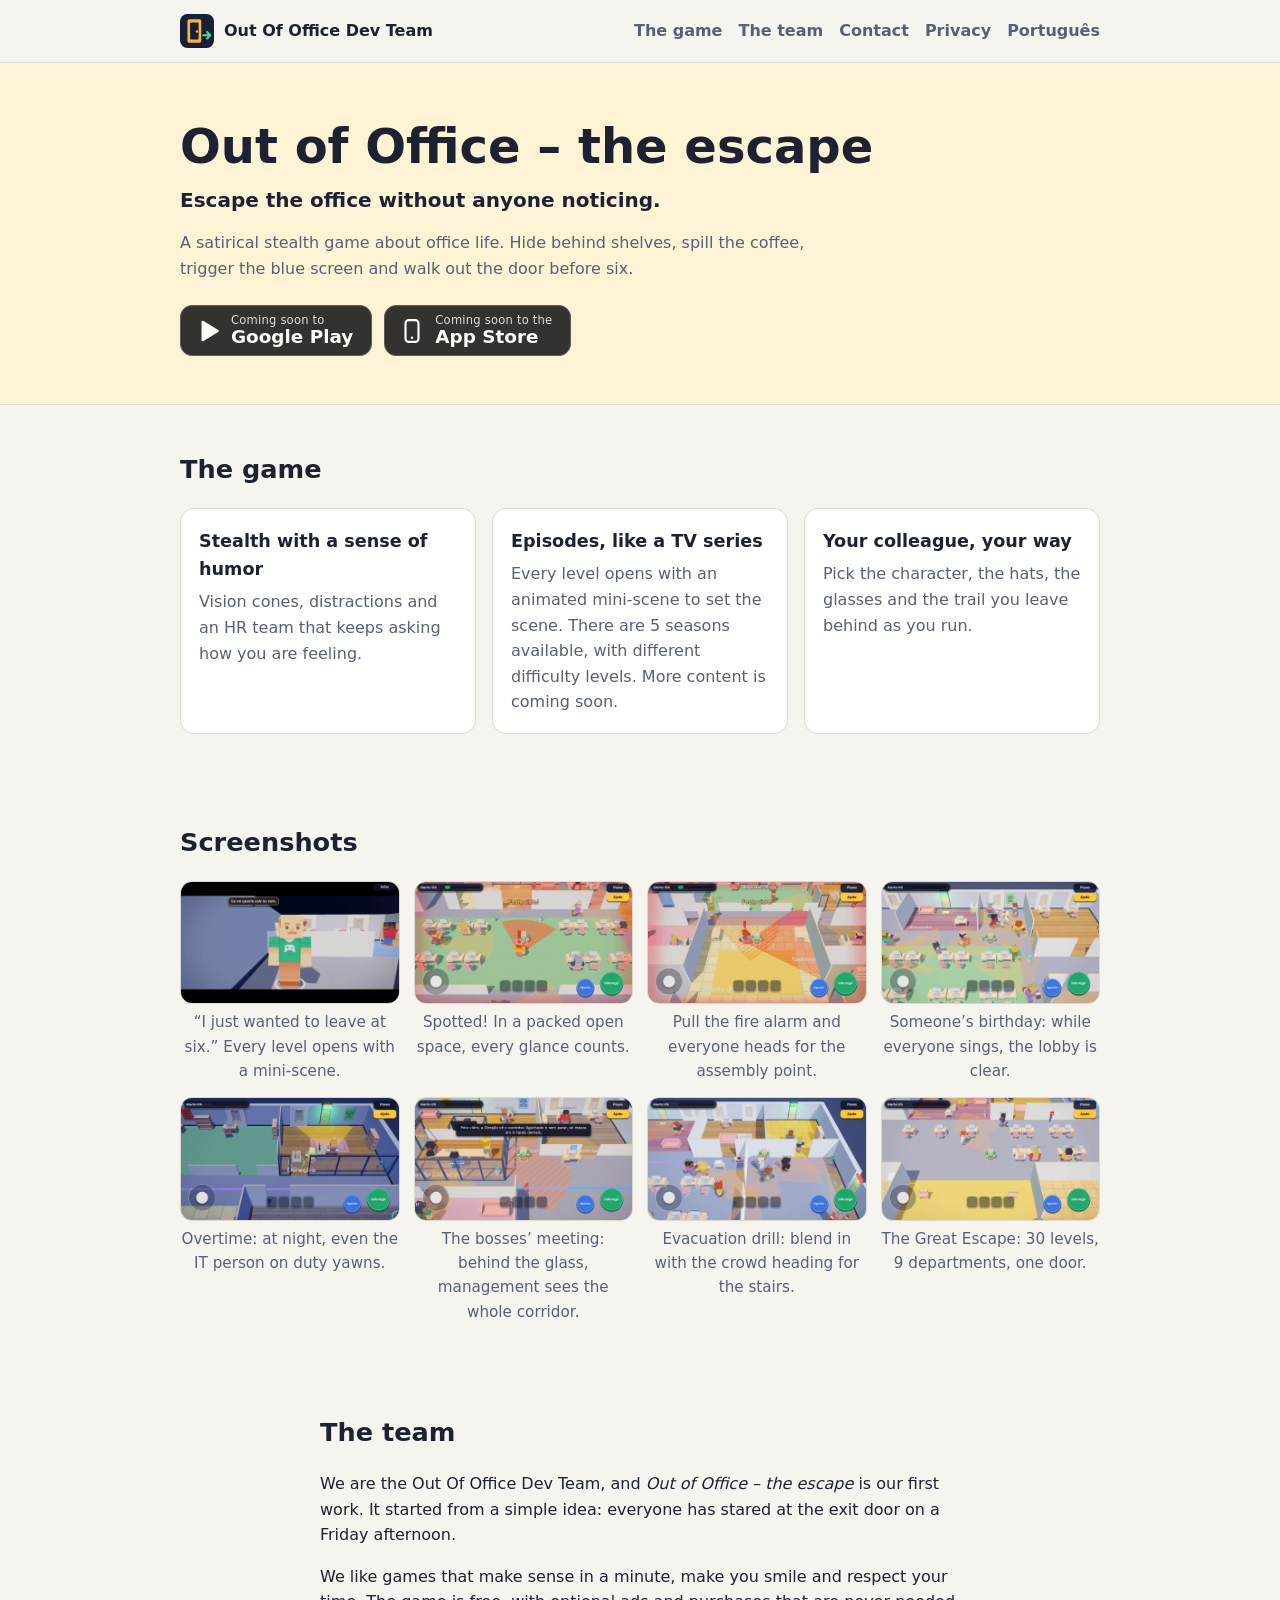
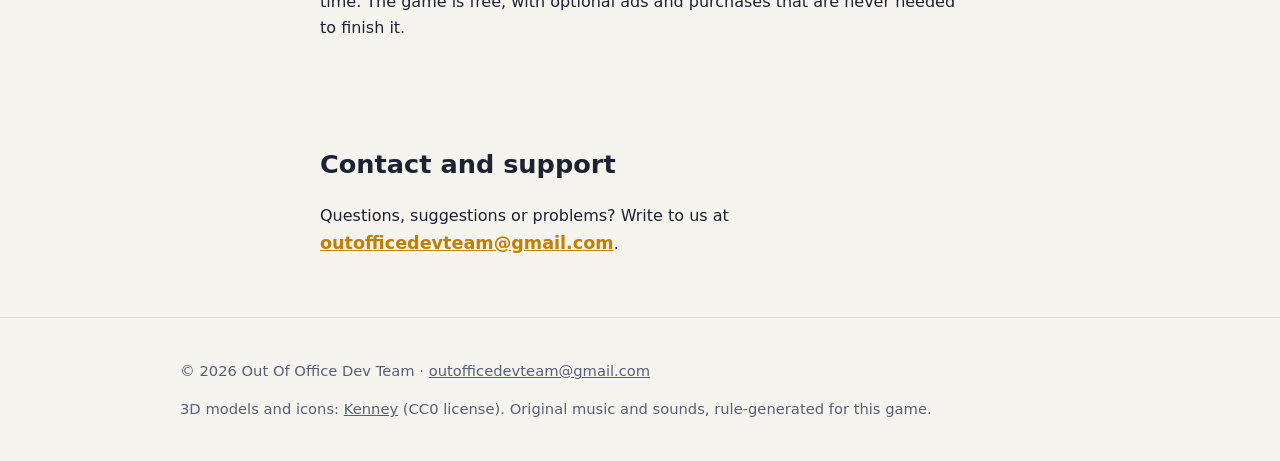
==== en/index.html @ f63e62fd "Texto do quadro «Episódios como numa série» (PT e EN) Co-Authored-By: Claude Opus 5.5 <noreply@anthr" ====
<!DOCTYPE html>
<html lang="en">
<head>
<meta charset="utf-8" />
<meta name="viewport" content="width=device-width, initial-scale=1" />
<title>Out of Office – the escape · Out Of Office Dev Team</title>
<meta name="description" content="A satirical stealth game about office life. The first work of the Out Of Office Dev Team." />
<meta name="theme-color" content="#182038" />
<meta property="og:title" content="Out of Office – the escape · Out Of Office Dev Team" />
<meta property="og:description" content="A satirical stealth game about office life. The first work of the Out Of Office Dev Team." />
<meta property="og:type" content="website" />
<link rel="icon" href="../assets/favicon.svg" type="image/svg+xml" />
<link rel="stylesheet" href="../assets/style.css?v=3" />
</head>
<body>
<header class="site"><div class="wrap">
<a class="brand" href="index.html"><img src="../assets/logo.svg" alt="" width="34" height="34" /><span>Out Of Office Dev Team</span></a>
<nav aria-label="Main navigation"><a href="index.html#game">The game</a><a href="index.html#team">The team</a><a href="index.html#contact">Contact</a><a href="privacy.html">Privacy</a><a href="../index.html" hreflang="pt-PT" lang="pt-PT">Português</a></nav>
</div></header>
<main>
<div class="hero"><div class="wrap">
<h1>Out of Office &#8211; the escape</h1>
<p class="tag">Escape the office without anyone noticing.</p>
<p class="lead">A satirical stealth game about office life. Hide behind shelves, spill the coffee, trigger the blue screen and walk out the door before six.</p>
<div class="badges"><span class="store-badge"><svg class="store-icon" viewBox="0 0 24 24" aria-hidden="true"><path d="M6 3.5v17a1 1 0 0 0 1.5.86l14-8.5a1 1 0 0 0 0-1.72l-14-8.5A1 1 0 0 0 6 3.5z" fill="currentColor"/></svg><span><small>Coming soon to</small><strong>Google Play</strong></span></span><span class="store-badge"><svg class="store-icon" viewBox="0 0 24 24" aria-hidden="true"><rect x="6" y="2" width="12" height="20" rx="3" fill="none" stroke="currentColor" stroke-width="2"/><circle cx="12" cy="18.2" r="1.2" fill="currentColor"/></svg><span><small>Coming soon to the</small><strong>App Store</strong></span></span></div>
</div></div>
<section id="game"><div class="wrap">
<h2>The game</h2>
<div class="grid">
<div class="card"><h3>Stealth with a sense of humor</h3><p>Vision cones, distractions and an HR team that keeps asking how you are feeling.</p></div>
<div class="card"><h3>Episodes, like a TV series</h3><p>Every level opens with an animated mini-scene to set the scene. There are 5 seasons available, with different difficulty levels. More content is coming soon.</p></div>
<div class="card"><h3>Your colleague, your way</h3><p>Pick the character, the hats, the glasses and the trail you leave behind as you run.</p></div>
</div></div></section>
<section id="screens" data-gallery data-base="../assets/screenshots/" data-lang="en" hidden><div class="wrap">
<h2>Screenshots</h2>
<div class="shots gallery"></div>
</div></section>
<section id="team"><div class="wrap about">
<h2>The team</h2>
<p>We are the Out Of Office Dev Team, and <em>Out of Office &#8211; the escape</em> is our first work. It started from a simple idea: everyone has stared at the exit door on a Friday afternoon.</p>
<p>We like games that make sense in a minute, make you smile and respect your time. The game is free, with optional ads and purchases that are never needed to finish it.</p>
</div></section>
<section id="contact"><div class="wrap about">
<h2>Contact and support</h2>
<p>Questions, suggestions or problems? Write to us at <a class="mail" href="mailto:outofficedevteam@gmail.com">outofficedevteam@gmail.com</a>.</p>
</div></section>
</main>
<footer class="site"><div class="wrap">
<p>&#169; 2026 Out Of Office Dev Team &#183; <a href="mailto:outofficedevteam@gmail.com">outofficedevteam@gmail.com</a></p>
<p>3D models and icons: <a href="https://kenney.nl" rel="noopener">Kenney</a> (CC0 license). Original music and sounds, rule-generated for this game.</p>
</div></footer>
<script src="../assets/gallery.js?v=2" defer></script>
</body>
</html>
---- assets/style.css ----
:root{--bg:#f6f4ee;--fg:#1d2233;--muted:#586079;--card:#ffffff;--line:#dcd8cc;--accent:#c47f00;--accent-fg:#ffffff;--ok:#1f7a4d;--hero:#fff3d6}
@media (prefers-color-scheme:dark){:root{--bg:#0f1424;--fg:#e9ecf6;--muted:#a3abc4;--card:#182038;--line:#2a3354;--accent:#f2b83a;--accent-fg:#1b1500;--ok:#5ad19a;--hero:#1a2342}}
*{box-sizing:border-box}
html{scroll-behavior:smooth}
body{margin:0;font-family:system-ui,-apple-system,"Segoe UI",Roboto,Helvetica,Arial,sans-serif;background:var(--bg);color:var(--fg);line-height:1.6}
a{color:var(--accent)}
a:focus-visible,button:focus-visible{outline:3px solid var(--accent);outline-offset:2px}
.wrap{max-width:960px;margin:0 auto;padding:0 20px}
header.site{border-bottom:1px solid var(--line)}
header.site .wrap{display:flex;align-items:center;justify-content:space-between;gap:16px;flex-wrap:wrap;padding-top:14px;padding-bottom:14px}
.brand{display:flex;align-items:center;gap:10px;font-weight:700;text-decoration:none;color:var(--fg)}
.brand img{width:34px;height:34px}
nav a{margin-left:16px;text-decoration:none;color:var(--muted);font-weight:600}
nav a:hover{color:var(--accent)}
.hero{background:var(--hero);padding:56px 0 48px;border-bottom:1px solid var(--line)}
.hero h1{font-size:clamp(1.9rem,5vw,3rem);line-height:1.15;margin:0 0 10px}
.tag{font-size:1.25rem;font-weight:600;margin:0 0 14px}
.lead{max-width:640px;color:var(--muted);margin:0 0 24px}
.badges{display:flex;gap:12px;flex-wrap:wrap}
.badge{display:inline-block;padding:10px 18px;border:2px dashed var(--line);border-radius:12px;color:var(--muted);font-weight:600}
section{padding:44px 0}
section h2{margin:0 0 18px;font-size:1.6rem}
.grid{display:grid;gap:16px;grid-template-columns:repeat(auto-fit,minmax(240px,1fr))}
.card{background:var(--card);border:1px solid var(--line);border-radius:14px;padding:18px}
.card h3{margin:0 0 6px;font-size:1.1rem}
.card p{margin:0;color:var(--muted)}
.shots{display:grid;gap:14px;grid-template-columns:repeat(auto-fit,minmax(200px,1fr))}
.shot{aspect-ratio:16/9;border:2px dashed var(--line);border-radius:12px;display:flex;align-items:center;justify-content:center;color:var(--muted);text-align:center;padding:10px;background:var(--card)}
.shot img{width:100%;height:100%;object-fit:cover;border-radius:10px}
.about{max-width:680px}
.mail{font-weight:700;font-size:1.1rem}
footer.site{border-top:1px solid var(--line);padding:26px 0;color:var(--muted);font-size:.92rem}
footer.site a{color:var(--muted)}
.legal h1{margin-top:36px}
.legal h2{margin-top:30px;font-size:1.3rem}
.legal .notice{background:var(--hero);border:1px solid var(--line);border-radius:12px;padding:12px 16px;margin:18px 0}
.legal table{border-collapse:collapse;width:100%;margin:12px 0}
.legal th,.legal td{border:1px solid var(--line);padding:8px 10px;text-align:left;vertical-align:top}
.todo{background:#ffe9a8;color:#3a2a00;border-radius:4px;padding:0 4px}
@media (prefers-color-scheme:dark){.todo{background:#5a4300;color:#ffe9a8}}
@media (prefers-reduced-motion:reduce){html{scroll-behavior:auto}}
[hidden]{display:none!important}
.gallery .shot-item{margin:0;min-width:0}
.gallery .shot-item a{display:block;aspect-ratio:16/9;border-radius:12px;overflow:hidden;background:var(--card);border:1px solid var(--line)}
.gallery .shot-item img{display:block;width:100%;max-width:100%;height:100%;object-fit:cover}
.gallery figcaption{margin-top:6px;font-size:.95rem;color:var(--muted);text-align:center}
@media (max-width:520px){.shots.gallery{grid-template-columns:1fr}}
.store-badge{display:inline-flex;align-items:center;gap:10px;padding:8px 18px 8px 14px;border-radius:12px;background:#111;color:#fff;border:1px solid #444;opacity:.85;cursor:default;line-height:1.1}
.store-badge .store-icon{width:26px;height:26px;flex:none}
.store-badge small{display:block;font-size:.72rem;font-weight:500;letter-spacing:.02em;opacity:.85}
.store-badge strong{display:block;font-size:1.15rem;font-weight:700}
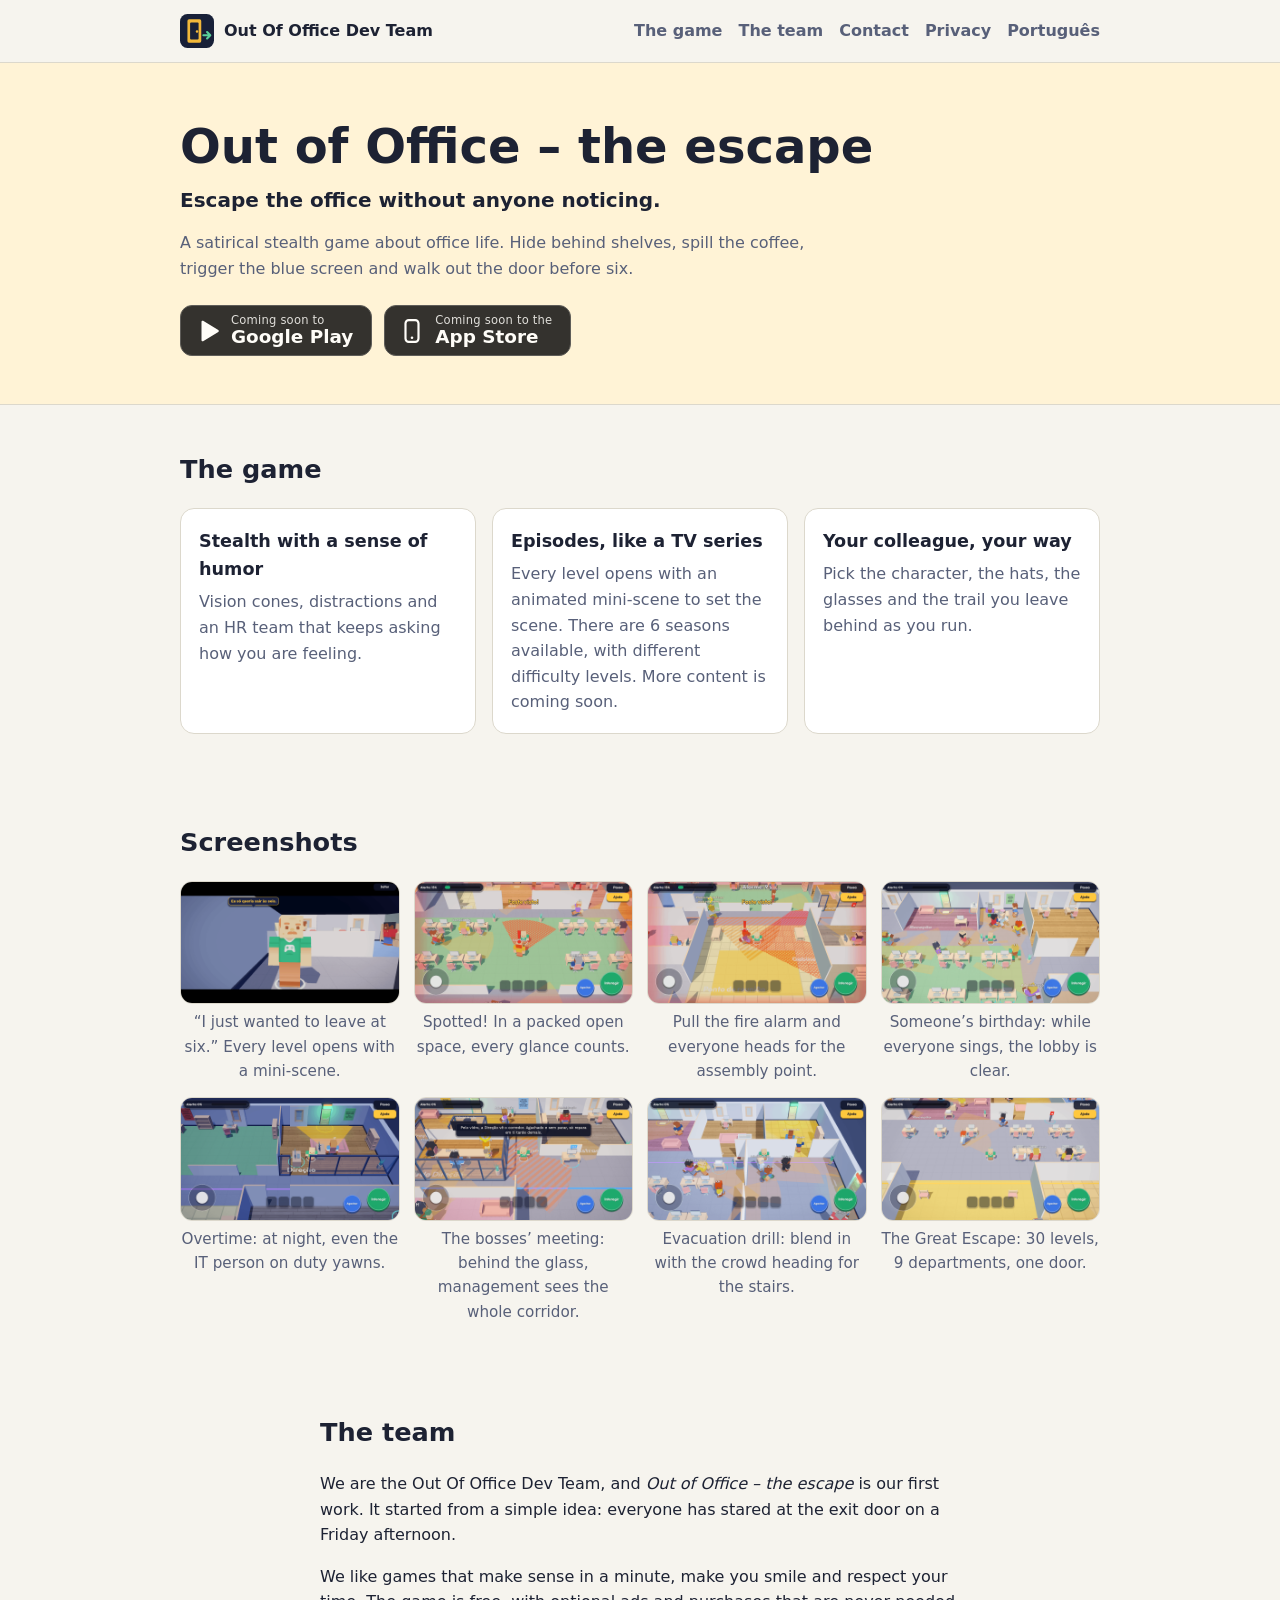
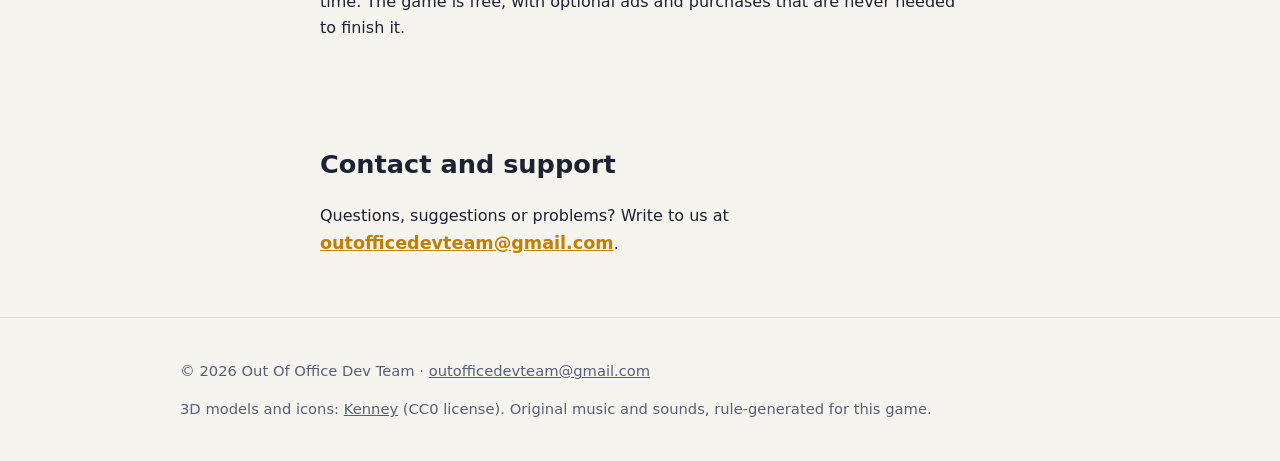
==== commit d485be5b: "Quadro dos episódios: 6 temporadas Co-Authored-By: Claude Opus 5.5 <noreply@anthropic.com> Claude-Se" ====
--- a/en/index.html
+++ b/en/index.html
@@ -28,7 +28,7 @@
 <h2>The game</h2>
 <div class="grid">
 <div class="card"><h3>Stealth with a sense of humor</h3><p>Vision cones, distractions and an HR team that keeps asking how you are feeling.</p></div>
-<div class="card"><h3>Episodes, like a TV series</h3><p>Every level opens with an animated mini-scene to set the scene. There are 5 seasons available, with different difficulty levels. More content is coming soon.</p></div>
+<div class="card"><h3>Episodes, like a TV series</h3><p>Every level opens with an animated mini-scene to set the scene. There are 6 seasons available, with different difficulty levels. More content is coming soon.</p></div>
 <div class="card"><h3>Your colleague, your way</h3><p>Pick the character, the hats, the glasses and the trail you leave behind as you run.</p></div>
 </div></div></section>
 <section id="screens" data-gallery data-base="../assets/screenshots/" data-lang="en" hidden><div class="wrap">
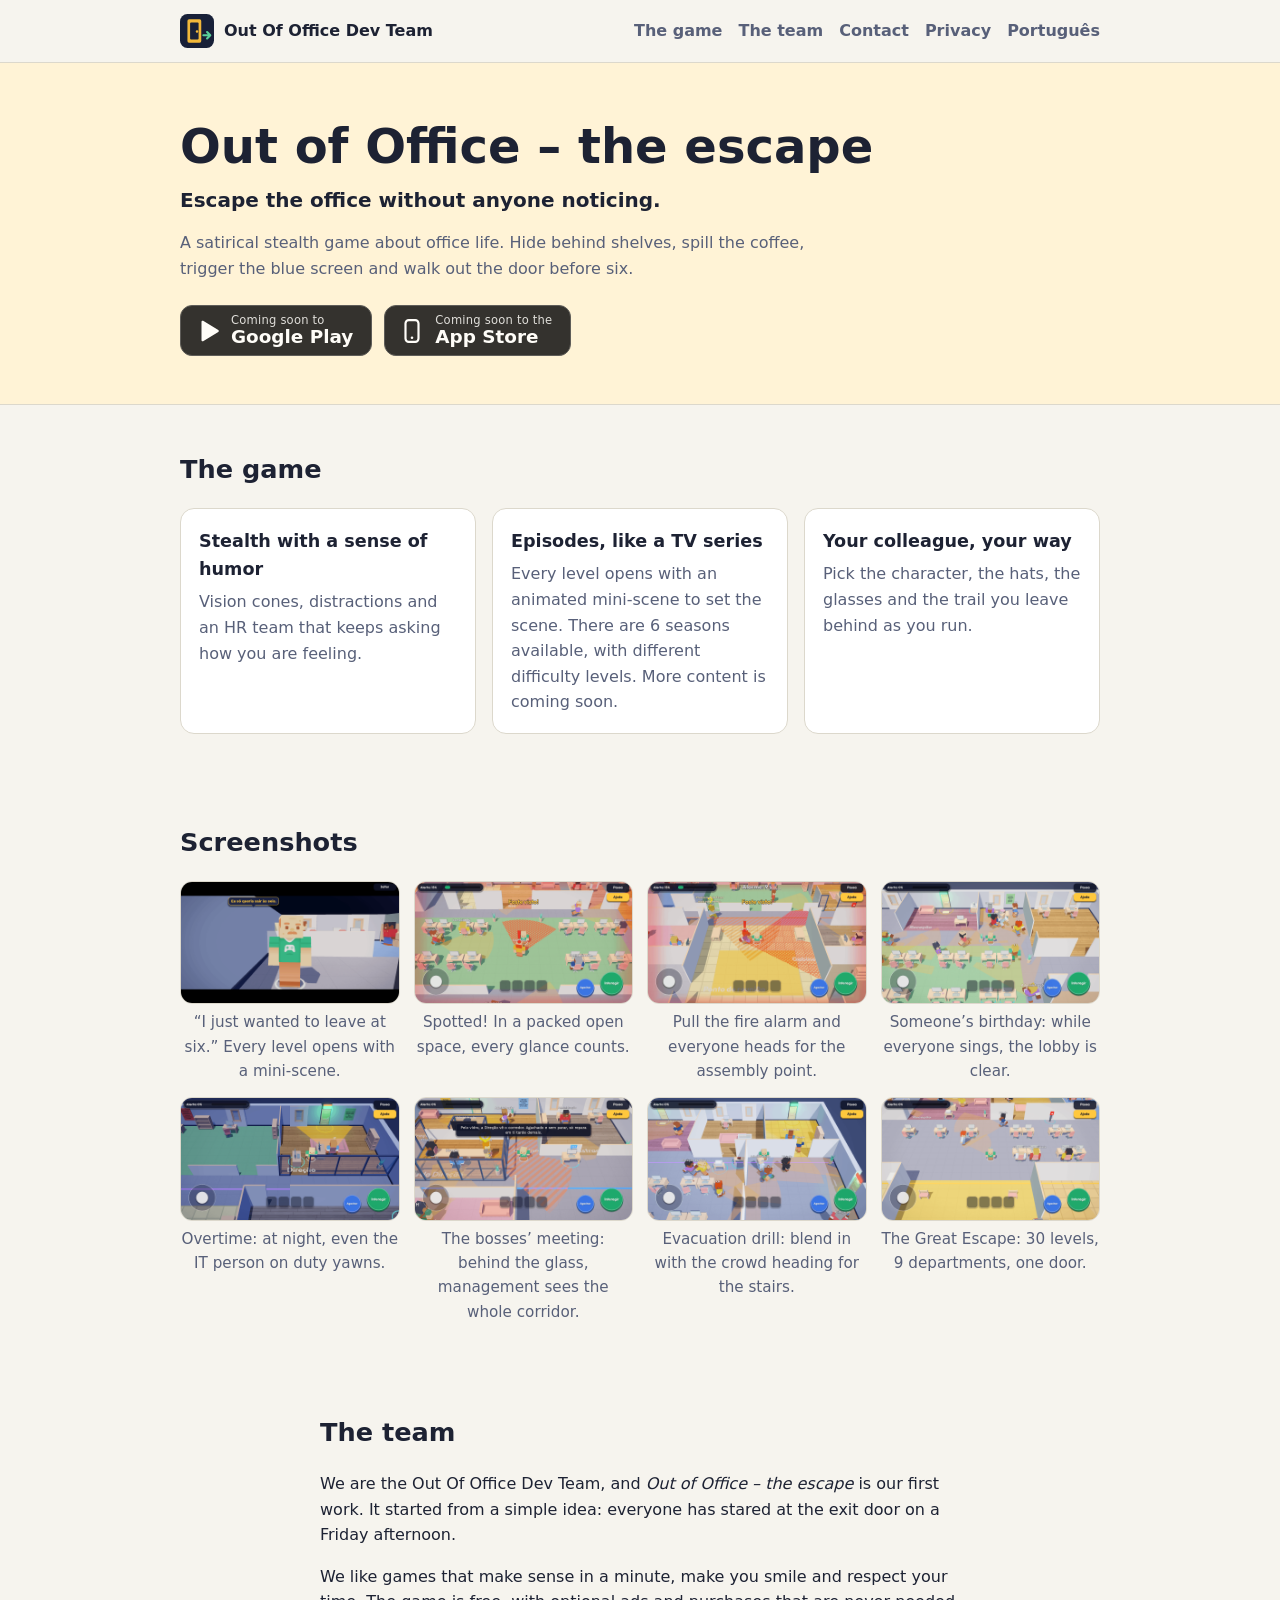
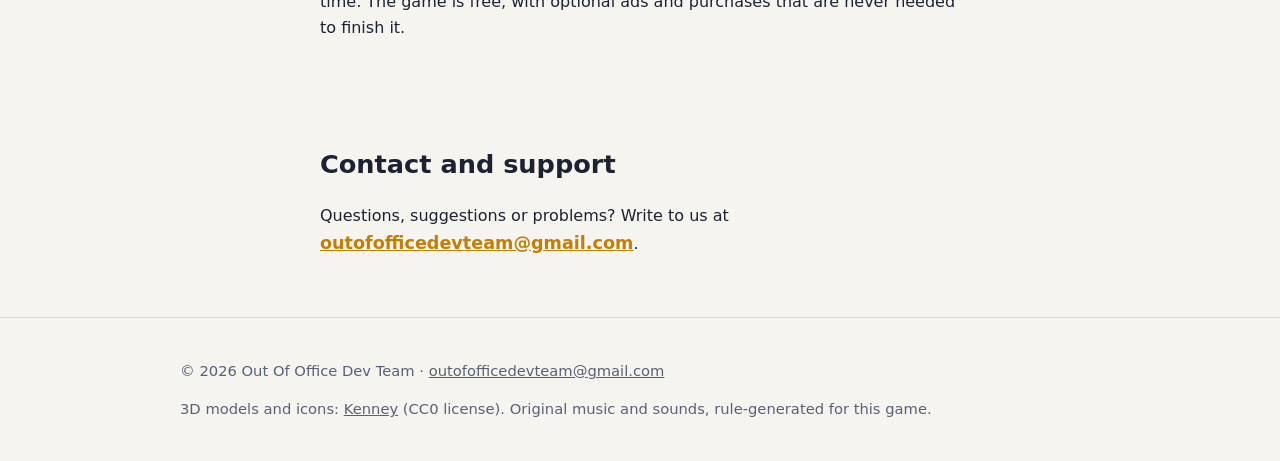
==== commit f978979b: "Política: responsável, contacto com «of», data e App Store; e-mail corrigido em todo o site Co-Autho" ====
--- a/en/index.html
+++ b/en/index.html
@@ -42,13 +42,13 @@
 </div></section>
 <section id="contact"><div class="wrap about">
 <h2>Contact and support</h2>
-<p>Questions, suggestions or problems? Write to us at <a class="mail" href="mailto:outofficedevteam@gmail.com">outofficedevteam@gmail.com</a>.</p>
+<p>Questions, suggestions or problems? Write to us at <a class="mail" href="mailto:outofofficedevteam@gmail.com">outofofficedevteam@gmail.com</a>.</p>
 </div></section>
 </main>
 <footer class="site"><div class="wrap">
-<p>&#169; 2026 Out Of Office Dev Team &#183; <a href="mailto:outofficedevteam@gmail.com">outofficedevteam@gmail.com</a></p>
+<p>&#169; 2026 Out Of Office Dev Team &#183; <a href="mailto:outofofficedevteam@gmail.com">outofofficedevteam@gmail.com</a></p>
 <p>3D models and icons: <a href="https://kenney.nl" rel="noopener">Kenney</a> (CC0 license). Original music and sounds, rule-generated for this game.</p>
 </div></footer>
-<script src="../assets/gallery.js?v=2" defer></script>
+<script src="../assets/gallery.js?v=4" defer></script>
 </body>
 </html>
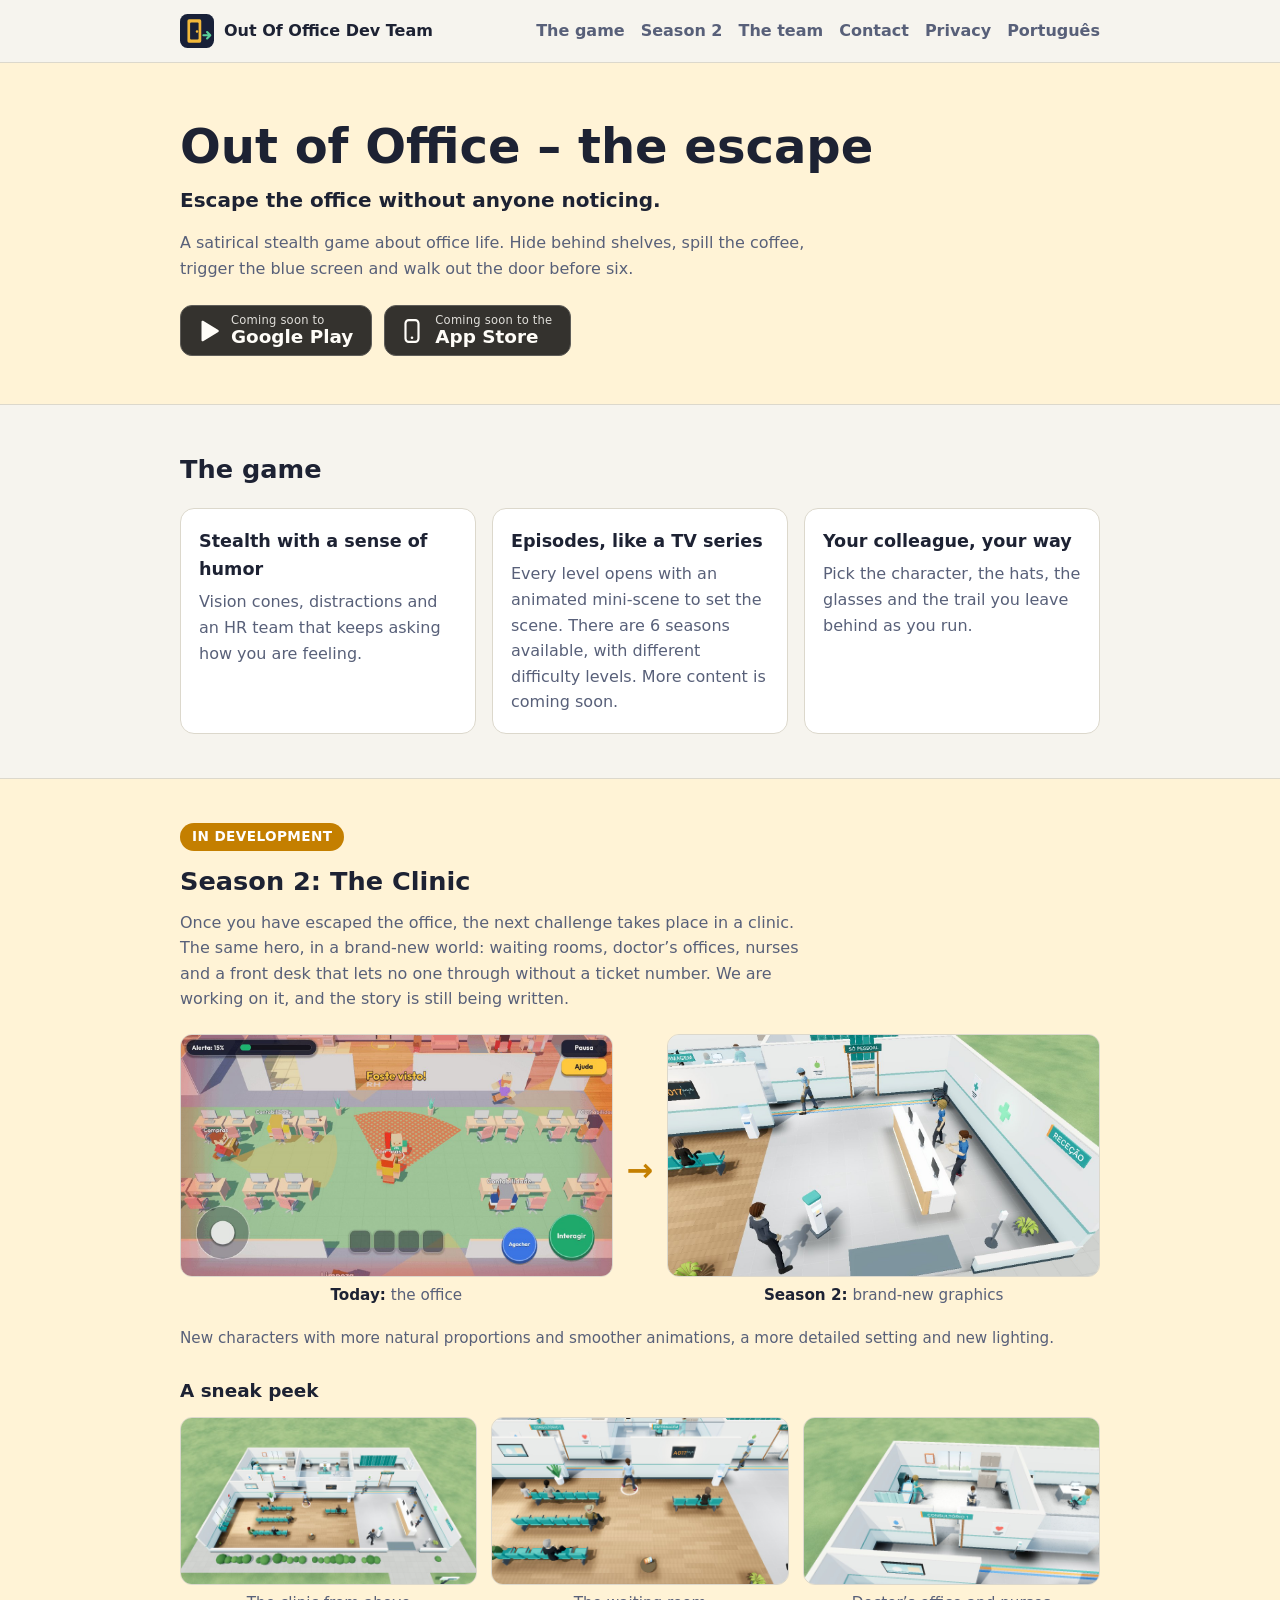
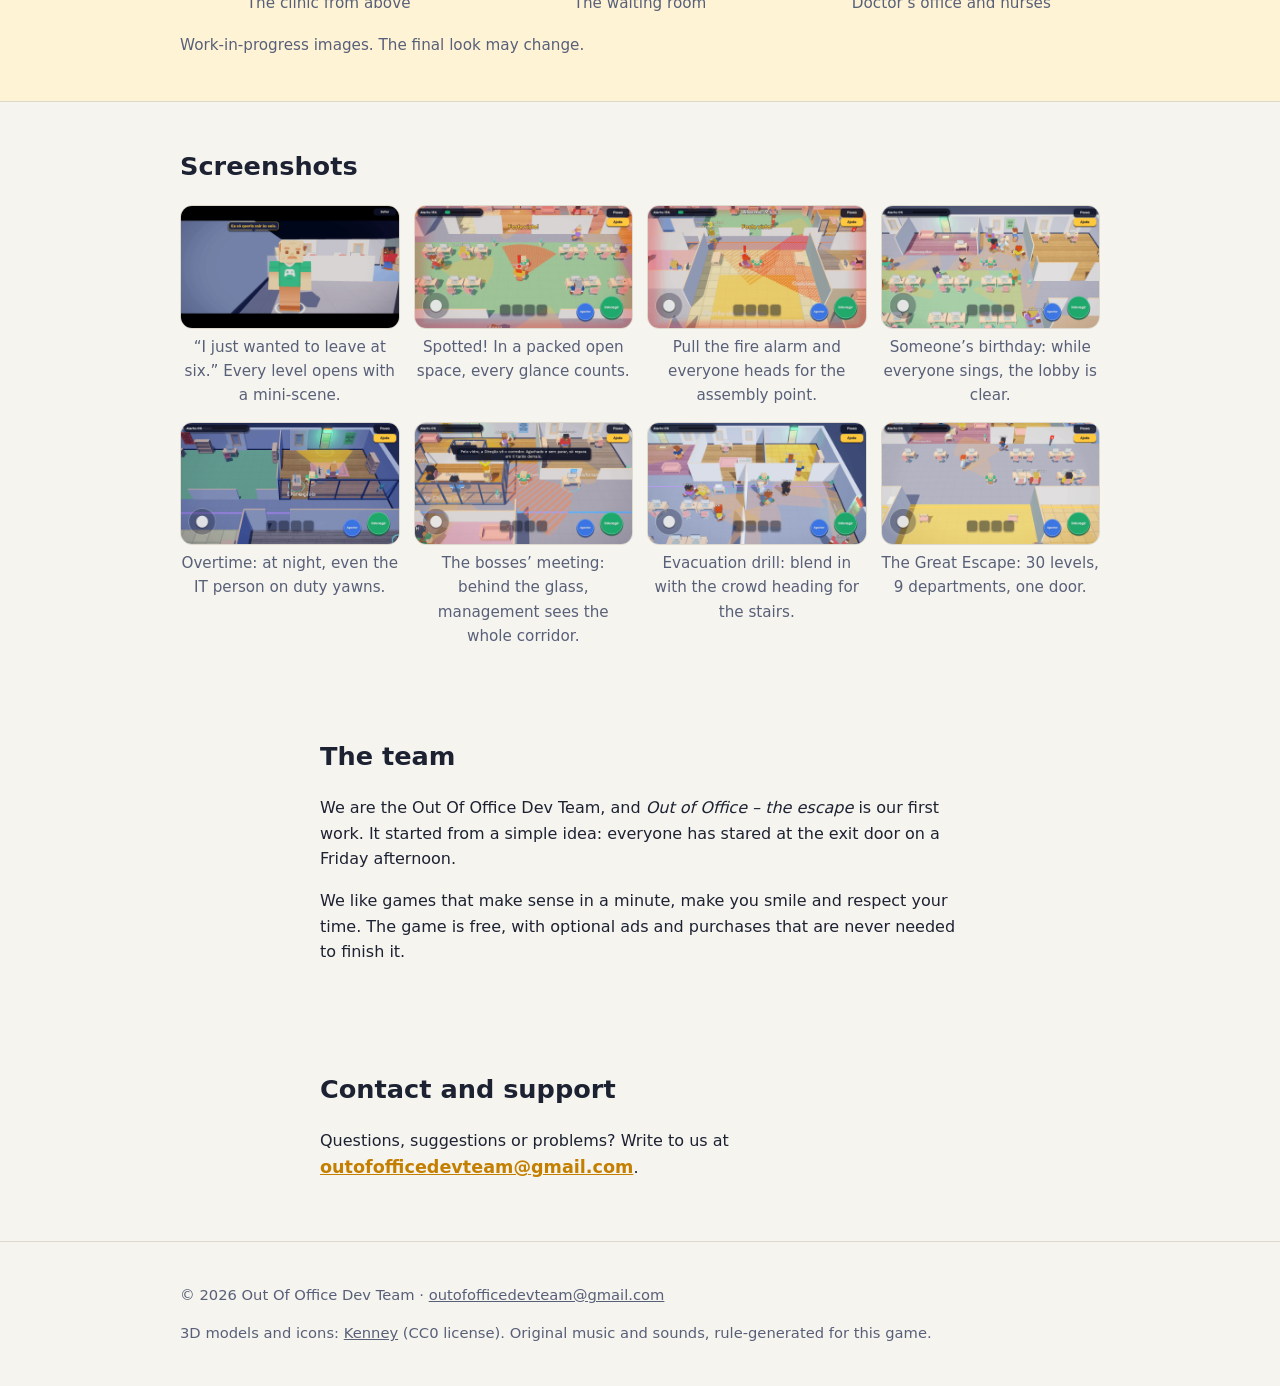
==== commit 33e7f541: "Anunciar a Temporada 2 (A Clínica) em desenvolvimento, com espreitadela e gráficos novos Co-Authored" ====
--- a/en/index.html
+++ b/en/index.html
@@ -10,12 +10,12 @@
 <meta property="og:description" content="A satirical stealth game about office life. The first work of the Out Of Office Dev Team." />
 <meta property="og:type" content="website" />
 <link rel="icon" href="../assets/favicon.svg" type="image/svg+xml" />
-<link rel="stylesheet" href="../assets/style.css?v=3" />
+<link rel="stylesheet" href="../assets/style.css?v=4" />
 </head>
 <body>
 <header class="site"><div class="wrap">
 <a class="brand" href="index.html"><img src="../assets/logo.svg" alt="" width="34" height="34" /><span>Out Of Office Dev Team</span></a>
-<nav aria-label="Main navigation"><a href="index.html#game">The game</a><a href="index.html#team">The team</a><a href="index.html#contact">Contact</a><a href="privacy.html">Privacy</a><a href="../index.html" hreflang="pt-PT" lang="pt-PT">Português</a></nav>
+<nav aria-label="Main navigation"><a href="index.html#game">The game</a><a href="index.html#season2">Season 2</a><a href="index.html#team">The team</a><a href="index.html#contact">Contact</a><a href="privacy.html">Privacy</a><a href="../index.html" hreflang="pt-PT" lang="pt-PT">Português</a></nav>
 </div></header>
 <main>
 <div class="hero"><div class="wrap">
@@ -31,6 +31,24 @@
 <div class="card"><h3>Episodes, like a TV series</h3><p>Every level opens with an animated mini-scene to set the scene. There are 6 seasons available, with different difficulty levels. More content is coming soon.</p></div>
 <div class="card"><h3>Your colleague, your way</h3><p>Pick the character, the hats, the glasses and the trail you leave behind as you run.</p></div>
 </div></div></section>
+<section id="season2" class="s2"><div class="wrap">
+<p class="pill">In development</p>
+<h2>Season 2: The Clinic</h2>
+<p class="lead">Once you have escaped the office, the next challenge takes place in a clinic. The same hero, in a brand-new world: waiting rooms, doctor&#8217;s offices, nurses and a front desk that lets no one through without a ticket number. We are working on it, and the story is still being written.</p>
+<div class="compare">
+<figure><a href="../assets/season2/escritorio.jpg"><img src="../assets/season2/escritorio.jpg" alt="The office from the first season, with blocky characters" loading="lazy" /></a><figcaption><strong>Today:</strong> the office</figcaption></figure>
+<span class="arrow" aria-hidden="true">&#8594;</span>
+<figure><a href="../assets/season2/rececao.jpg"><img src="../assets/season2/rececao.jpg" alt="The clinic front desk, in the new art style" loading="lazy" /></a><figcaption><strong>Season 2:</strong> brand-new graphics</figcaption></figure>
+</div>
+<p class="note">New characters with more natural proportions and smoother animations, a more detailed setting and new lighting.</p>
+<h3>A sneak peek</h3>
+<div class="peek">
+<figure><a href="../assets/season2/planta.jpg"><img src="../assets/season2/planta.jpg" alt="Overview of the clinic" loading="lazy" /></a><figcaption>The clinic from above</figcaption></figure>
+<figure><a href="../assets/season2/espera.jpg"><img src="../assets/season2/espera.jpg" alt="The clinic waiting room" loading="lazy" /></a><figcaption>The waiting room</figcaption></figure>
+<figure><a href="../assets/season2/consultorio.jpg"><img src="../assets/season2/consultorio.jpg" alt="Doctor&#8217;s office and nursing room" loading="lazy" /></a><figcaption>Doctor&#8217;s office and nurses</figcaption></figure>
+</div>
+<p class="note">Work-in-progress images. The final look may change.</p>
+</div></section>
 <section id="screens" data-gallery data-base="../assets/screenshots/" data-lang="en" hidden><div class="wrap">
 <h2>Screenshots</h2>
 <div class="shots gallery"></div>
--- a/assets/style.css
+++ b/assets/style.css
@@ -49,3 +49,18 @@
 .store-badge .store-icon{width:26px;height:26px;flex:none}
 .store-badge small{display:block;font-size:.72rem;font-weight:500;letter-spacing:.02em;opacity:.85}
 .store-badge strong{display:block;font-size:1.15rem;font-weight:700}
+.s2{background:var(--hero);border-top:1px solid var(--line);border-bottom:1px solid var(--line)}
+.s2 .pill{display:inline-block;padding:3px 12px;border-radius:999px;background:var(--accent);color:var(--accent-fg);font-weight:700;font-size:.85rem;letter-spacing:.03em;text-transform:uppercase;margin:0 0 10px}
+.s2 h2{margin-bottom:8px}
+.s2 .lead{margin-bottom:22px}
+.s2 figure{margin:0;min-width:0}
+.s2 figure a{display:block;aspect-ratio:16/9;border-radius:12px;overflow:hidden;border:1px solid var(--line);background:var(--card)}
+.s2 figure img{display:block;width:100%;height:100%;object-fit:cover}
+.s2 figcaption{margin-top:6px;font-size:.95rem;color:var(--muted);text-align:center}
+.s2 .compare{display:grid;gap:14px;grid-template-columns:1fr auto 1fr;align-items:center;margin:0 0 10px}
+.s2 .compare .arrow{font-size:2rem;color:var(--accent);font-weight:700}
+.s2 .compare figcaption strong{color:var(--fg)}
+.s2 h3{margin:26px 0 12px;font-size:1.15rem}
+.s2 .peek{display:grid;gap:14px;grid-template-columns:repeat(auto-fit,minmax(200px,1fr))}
+.s2 .note{margin:18px 0 0;color:var(--muted);font-size:.95rem}
+@media (max-width:640px){.s2 .compare{grid-template-columns:1fr}.s2 .compare .arrow{text-align:center;transform:rotate(90deg);line-height:1}}
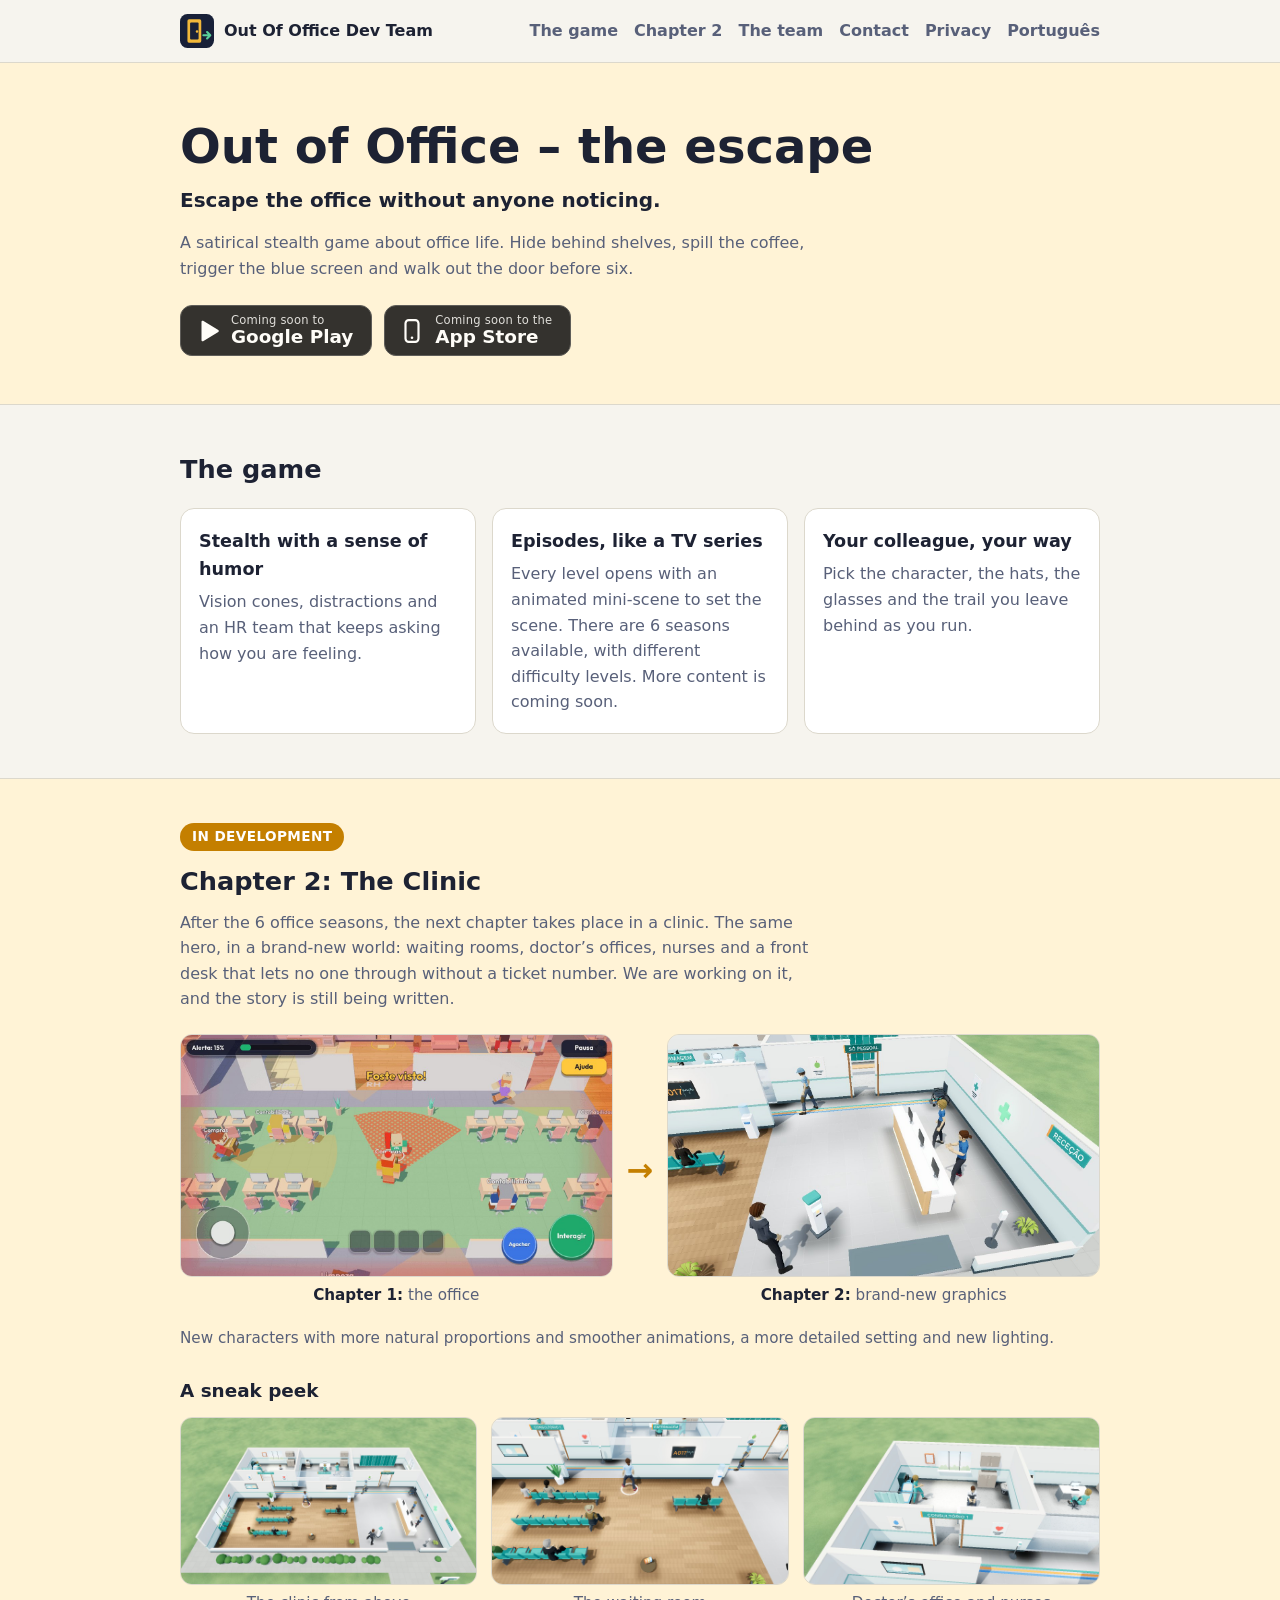
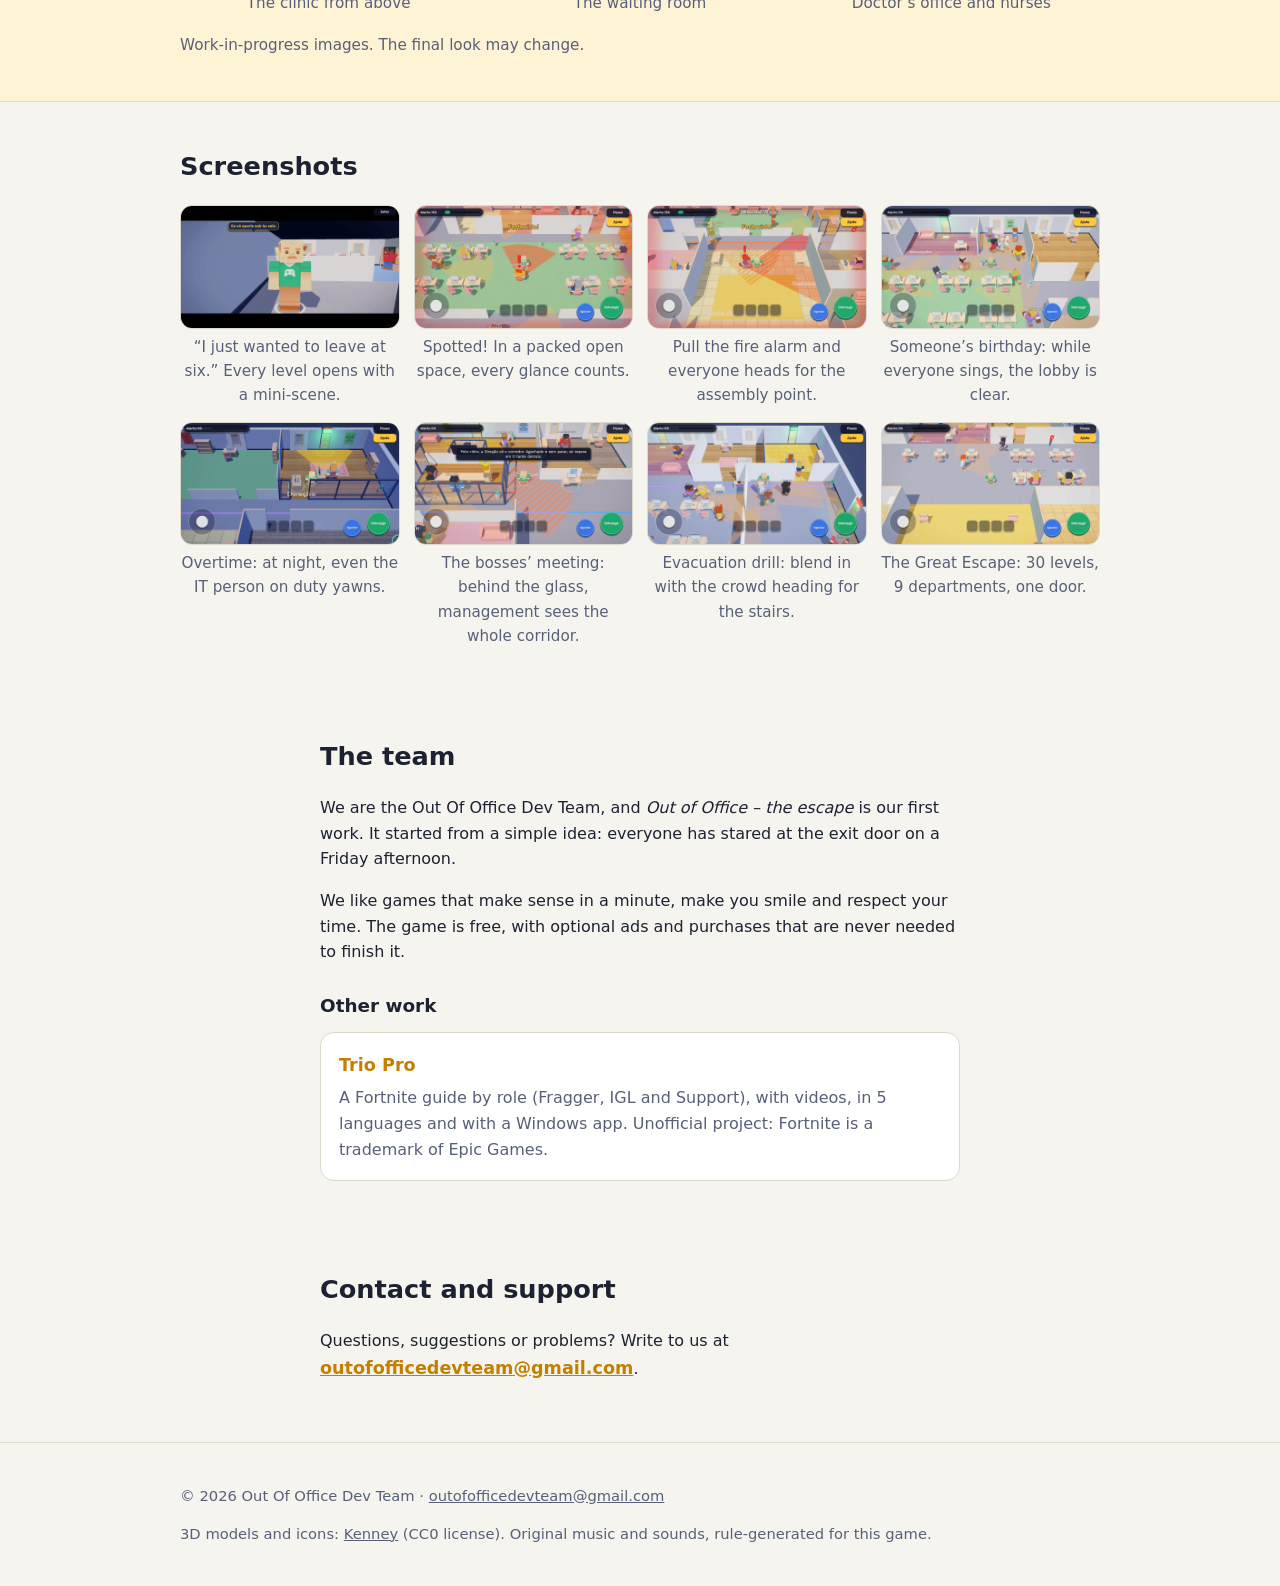
==== commit 293b9faf: "Capítulo 2 em vez de Temporada 2; Trio Pro em «Outros trabalhos» Co-Authored-By: Claude Opus 5.5 <no" ====
--- a/en/index.html
+++ b/en/index.html
@@ -10,12 +10,12 @@
 <meta property="og:description" content="A satirical stealth game about office life. The first work of the Out Of Office Dev Team." />
 <meta property="og:type" content="website" />
 <link rel="icon" href="../assets/favicon.svg" type="image/svg+xml" />
-<link rel="stylesheet" href="../assets/style.css?v=4" />
+<link rel="stylesheet" href="../assets/style.css?v=5" />
 </head>
 <body>
 <header class="site"><div class="wrap">
 <a class="brand" href="index.html"><img src="../assets/logo.svg" alt="" width="34" height="34" /><span>Out Of Office Dev Team</span></a>
-<nav aria-label="Main navigation"><a href="index.html#game">The game</a><a href="index.html#season2">Season 2</a><a href="index.html#team">The team</a><a href="index.html#contact">Contact</a><a href="privacy.html">Privacy</a><a href="../index.html" hreflang="pt-PT" lang="pt-PT">Português</a></nav>
+<nav aria-label="Main navigation"><a href="index.html#game">The game</a><a href="index.html#chapter2">Chapter 2</a><a href="index.html#team">The team</a><a href="index.html#contact">Contact</a><a href="privacy.html">Privacy</a><a href="../index.html" hreflang="pt-PT" lang="pt-PT">Português</a></nav>
 </div></header>
 <main>
 <div class="hero"><div class="wrap">
@@ -31,14 +31,14 @@
 <div class="card"><h3>Episodes, like a TV series</h3><p>Every level opens with an animated mini-scene to set the scene. There are 6 seasons available, with different difficulty levels. More content is coming soon.</p></div>
 <div class="card"><h3>Your colleague, your way</h3><p>Pick the character, the hats, the glasses and the trail you leave behind as you run.</p></div>
 </div></div></section>
-<section id="season2" class="s2"><div class="wrap">
+<section id="chapter2" class="s2"><div class="wrap">
 <p class="pill">In development</p>
-<h2>Season 2: The Clinic</h2>
-<p class="lead">Once you have escaped the office, the next challenge takes place in a clinic. The same hero, in a brand-new world: waiting rooms, doctor&#8217;s offices, nurses and a front desk that lets no one through without a ticket number. We are working on it, and the story is still being written.</p>
+<h2>Chapter 2: The Clinic</h2>
+<p class="lead">After the 6 office seasons, the next chapter takes place in a clinic. The same hero, in a brand-new world: waiting rooms, doctor&#8217;s offices, nurses and a front desk that lets no one through without a ticket number. We are working on it, and the story is still being written.</p>
 <div class="compare">
-<figure><a href="../assets/season2/escritorio.jpg"><img src="../assets/season2/escritorio.jpg" alt="The office from the first season, with blocky characters" loading="lazy" /></a><figcaption><strong>Today:</strong> the office</figcaption></figure>
+<figure><a href="../assets/season2/escritorio.jpg"><img src="../assets/season2/escritorio.jpg" alt="The office from the first chapter, with blocky characters" loading="lazy" /></a><figcaption><strong>Chapter 1:</strong> the office</figcaption></figure>
 <span class="arrow" aria-hidden="true">&#8594;</span>
-<figure><a href="../assets/season2/rececao.jpg"><img src="../assets/season2/rececao.jpg" alt="The clinic front desk, in the new art style" loading="lazy" /></a><figcaption><strong>Season 2:</strong> brand-new graphics</figcaption></figure>
+<figure><a href="../assets/season2/rececao.jpg"><img src="../assets/season2/rececao.jpg" alt="The clinic front desk, in the new art style" loading="lazy" /></a><figcaption><strong>Chapter 2:</strong> brand-new graphics</figcaption></figure>
 </div>
 <p class="note">New characters with more natural proportions and smoother animations, a more detailed setting and new lighting.</p>
 <h3>A sneak peek</h3>
@@ -57,6 +57,8 @@
 <h2>The team</h2>
 <p>We are the Out Of Office Dev Team, and <em>Out of Office &#8211; the escape</em> is our first work. It started from a simple idea: everyone has stared at the exit door on a Friday afternoon.</p>
 <p>We like games that make sense in a minute, make you smile and respect your time. The game is free, with optional ads and purchases that are never needed to finish it.</p>
+<h3>Other work</h3>
+<div class="grid"><div class="card"><h3><a href="https://outofofficedevteam.github.io/comptrainingfortnite/">Trio Pro</a></h3><p>A Fortnite guide by role (Fragger, IGL and Support), with videos, in 5 languages and with a Windows app. Unofficial project: Fortnite is a trademark of Epic Games.</p></div></div>
 </div></section>
 <section id="contact"><div class="wrap about">
 <h2>Contact and support</h2>
--- a/assets/style.css
+++ b/assets/style.css
@@ -64,3 +64,4 @@
 .s2 .peek{display:grid;gap:14px;grid-template-columns:repeat(auto-fit,minmax(200px,1fr))}
 .s2 .note{margin:18px 0 0;color:var(--muted);font-size:.95rem}
 @media (max-width:640px){.s2 .compare{grid-template-columns:1fr}.s2 .compare .arrow{text-align:center;transform:rotate(90deg);line-height:1}}
+.about .grid{margin-top:8px}.about>h3{margin:26px 0 12px;font-size:1.15rem}.card h3 a{text-decoration:none}
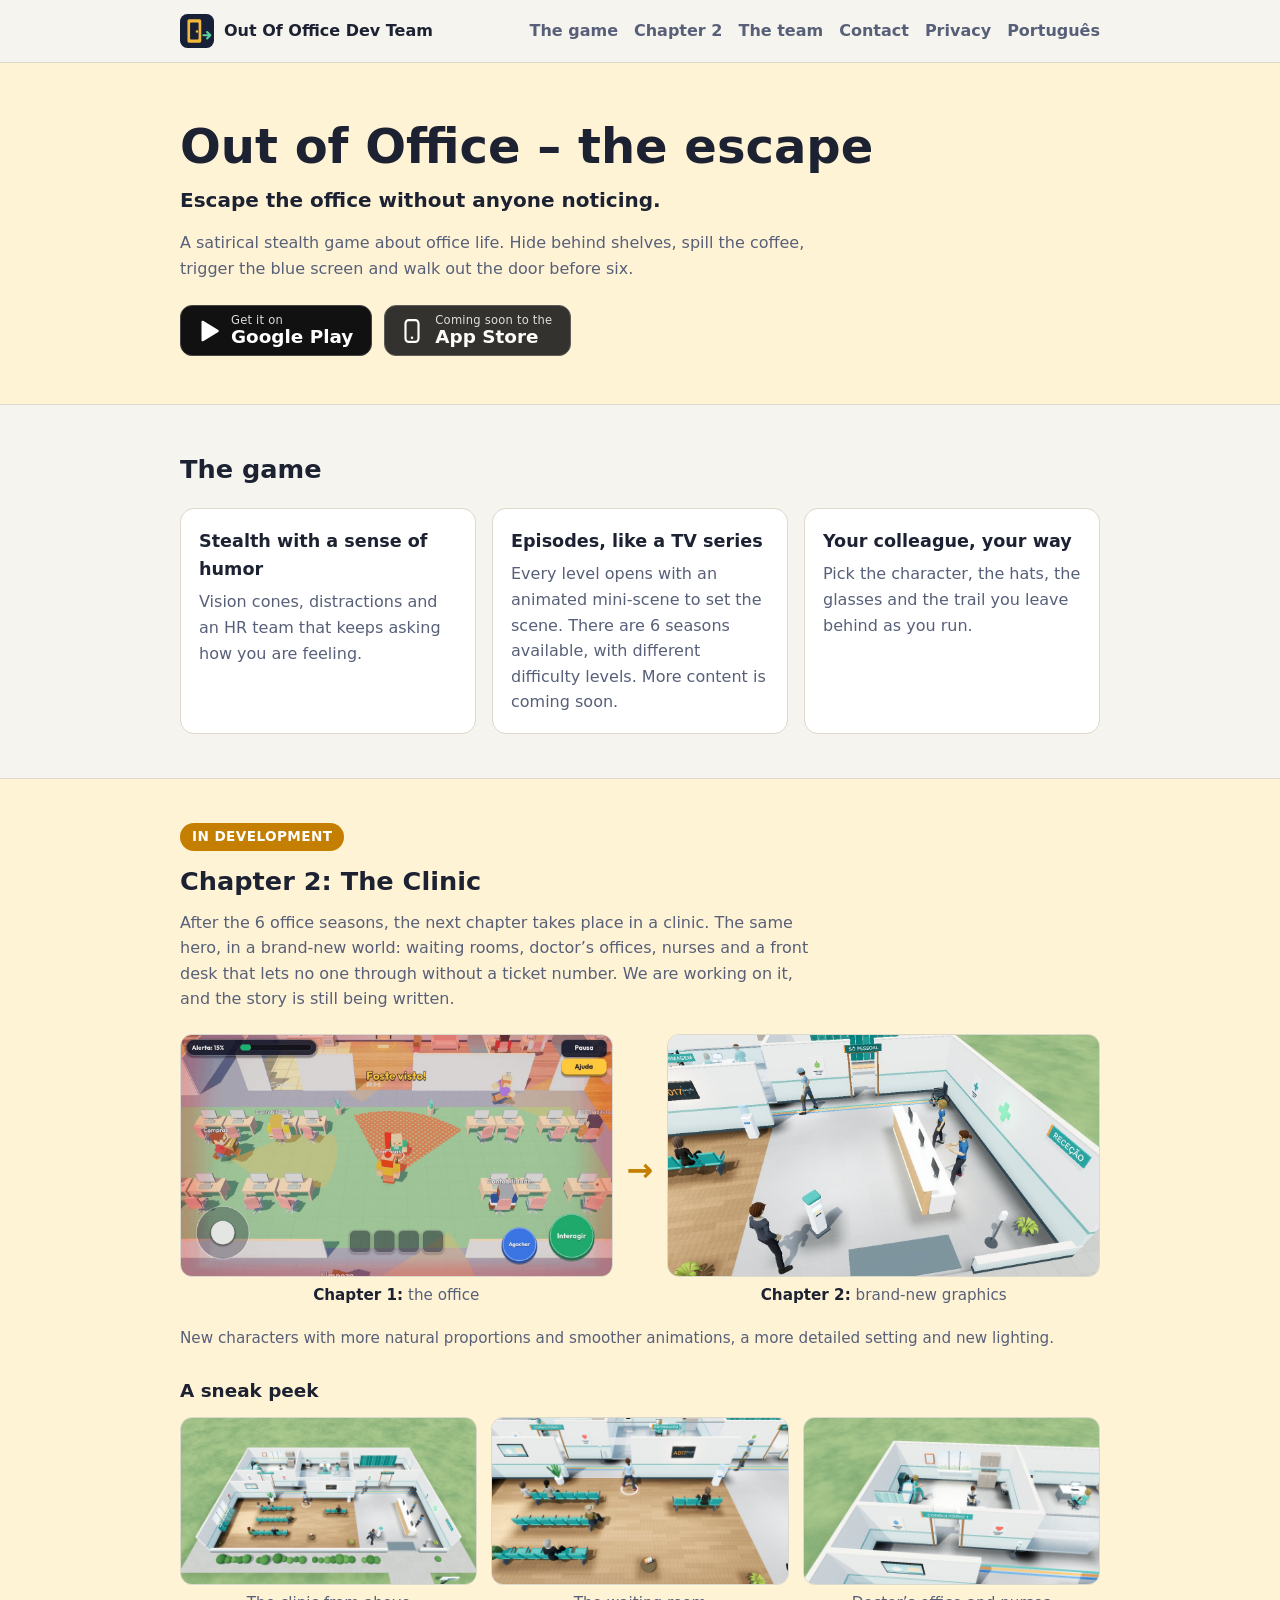
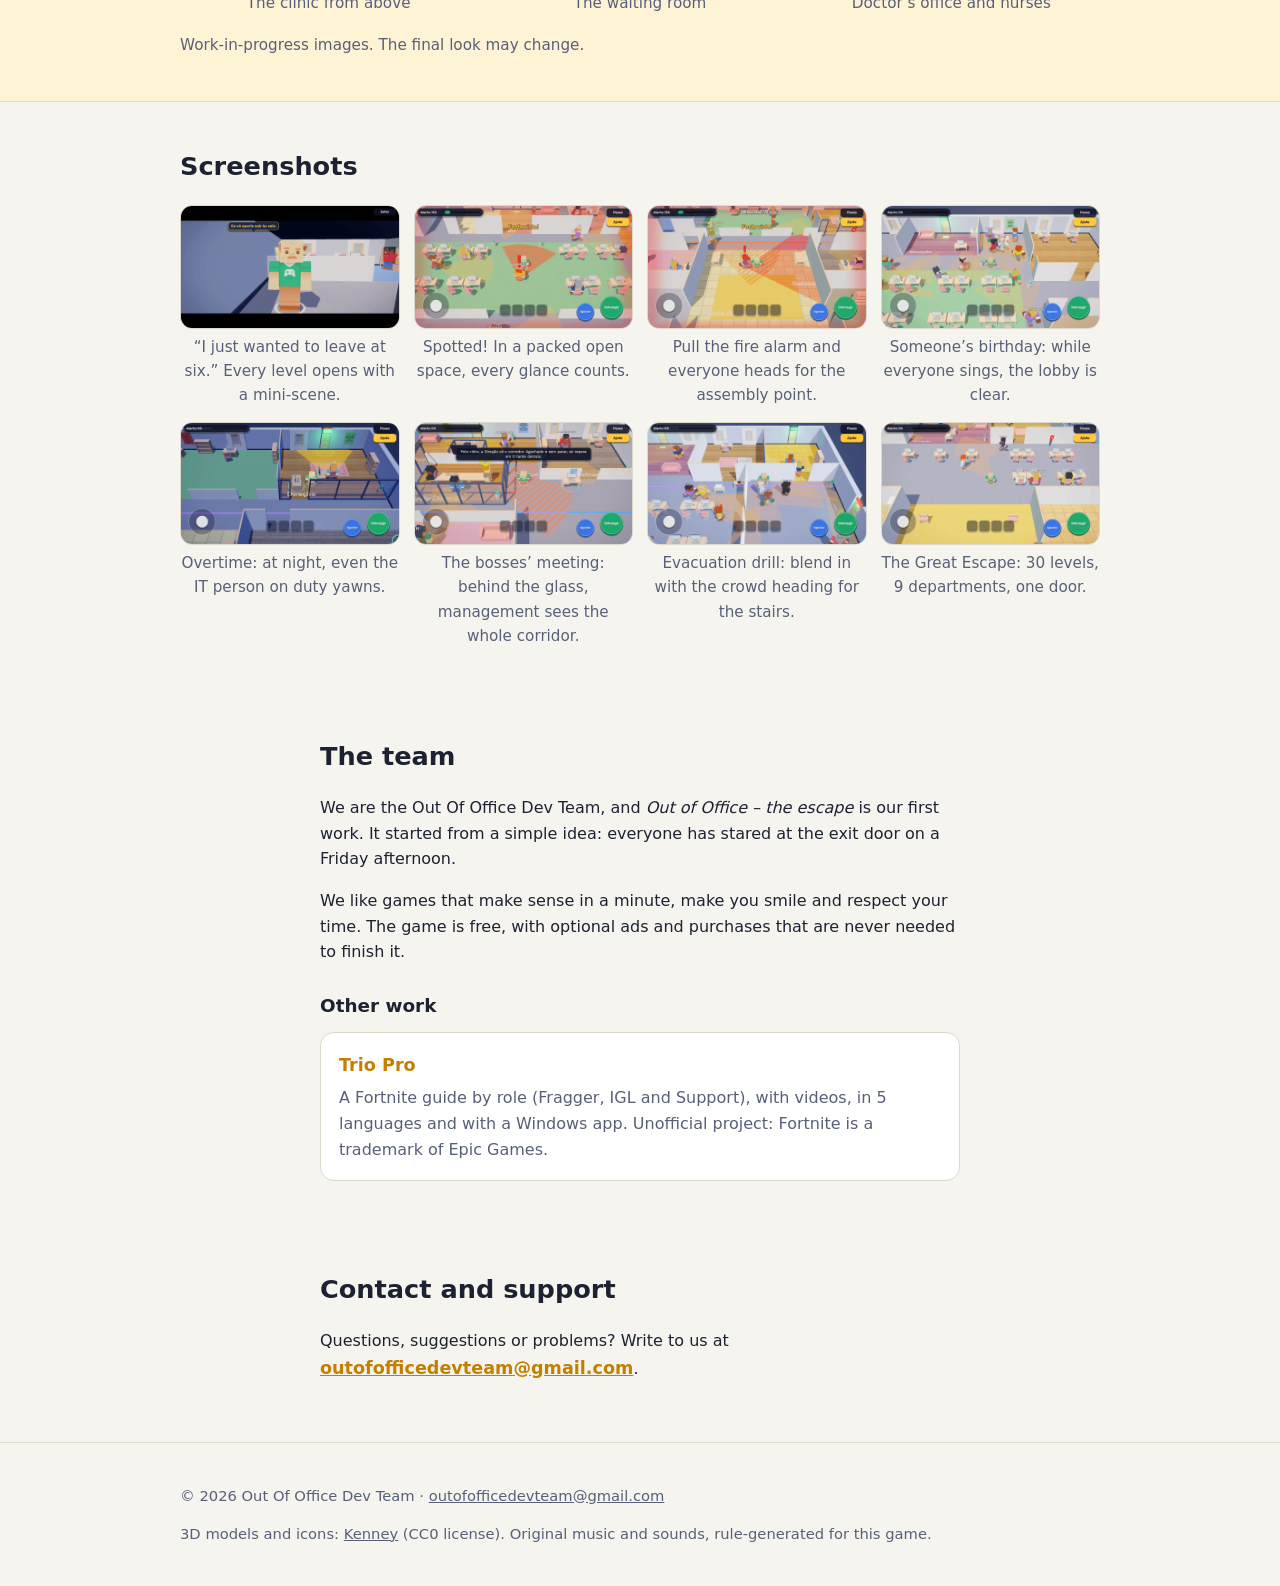
==== commit 9383b371: "Selo do Google Play com ligação para a ficha da loja (App Store continua em breve) Co-Authored-By: C" ====
--- a/en/index.html
+++ b/en/index.html
@@ -22,7 +22,7 @@
 <h1>Out of Office &#8211; the escape</h1>
 <p class="tag">Escape the office without anyone noticing.</p>
 <p class="lead">A satirical stealth game about office life. Hide behind shelves, spill the coffee, trigger the blue screen and walk out the door before six.</p>
-<div class="badges"><span class="store-badge"><svg class="store-icon" viewBox="0 0 24 24" aria-hidden="true"><path d="M6 3.5v17a1 1 0 0 0 1.5.86l14-8.5a1 1 0 0 0 0-1.72l-14-8.5A1 1 0 0 0 6 3.5z" fill="currentColor"/></svg><span><small>Coming soon to</small><strong>Google Play</strong></span></span><span class="store-badge"><svg class="store-icon" viewBox="0 0 24 24" aria-hidden="true"><rect x="6" y="2" width="12" height="20" rx="3" fill="none" stroke="currentColor" stroke-width="2"/><circle cx="12" cy="18.2" r="1.2" fill="currentColor"/></svg><span><small>Coming soon to the</small><strong>App Store</strong></span></span></div>
+<div class="badges"><a class="store-badge" href="https://play.google.com/store/apps/details?id=com.outofficedevteam.outofficeescape&amp;hl=en" rel="noopener"><svg class="store-icon" viewBox="0 0 24 24" aria-hidden="true"><path d="M6 3.5v17a1 1 0 0 0 1.5.86l14-8.5a1 1 0 0 0 0-1.72l-14-8.5A1 1 0 0 0 6 3.5z" fill="currentColor"/></svg><span><small>Get it on</small><strong>Google Play</strong></span></a><span class="store-badge"><svg class="store-icon" viewBox="0 0 24 24" aria-hidden="true"><rect x="6" y="2" width="12" height="20" rx="3" fill="none" stroke="currentColor" stroke-width="2"/><circle cx="12" cy="18.2" r="1.2" fill="currentColor"/></svg><span><small>Coming soon to the</small><strong>App Store</strong></span></span></div>
 </div></div>
 <section id="game"><div class="wrap">
 <h2>The game</h2>
--- a/assets/style.css
+++ b/assets/style.css
@@ -46,6 +46,8 @@
 .gallery figcaption{margin-top:6px;font-size:.95rem;color:var(--muted);text-align:center}
 @media (max-width:520px){.shots.gallery{grid-template-columns:1fr}}
 .store-badge{display:inline-flex;align-items:center;gap:10px;padding:8px 18px 8px 14px;border-radius:12px;background:#111;color:#fff;border:1px solid #444;opacity:.85;cursor:default;line-height:1.1}
+a.store-badge{opacity:1;cursor:pointer;text-decoration:none;transition:border-color .15s,transform .15s}
+a.store-badge:hover,a.store-badge:focus-visible{border-color:#fff;transform:translateY(-1px)}
 .store-badge .store-icon{width:26px;height:26px;flex:none}
 .store-badge small{display:block;font-size:.72rem;font-weight:500;letter-spacing:.02em;opacity:.85}
 .store-badge strong{display:block;font-size:1.15rem;font-weight:700}
